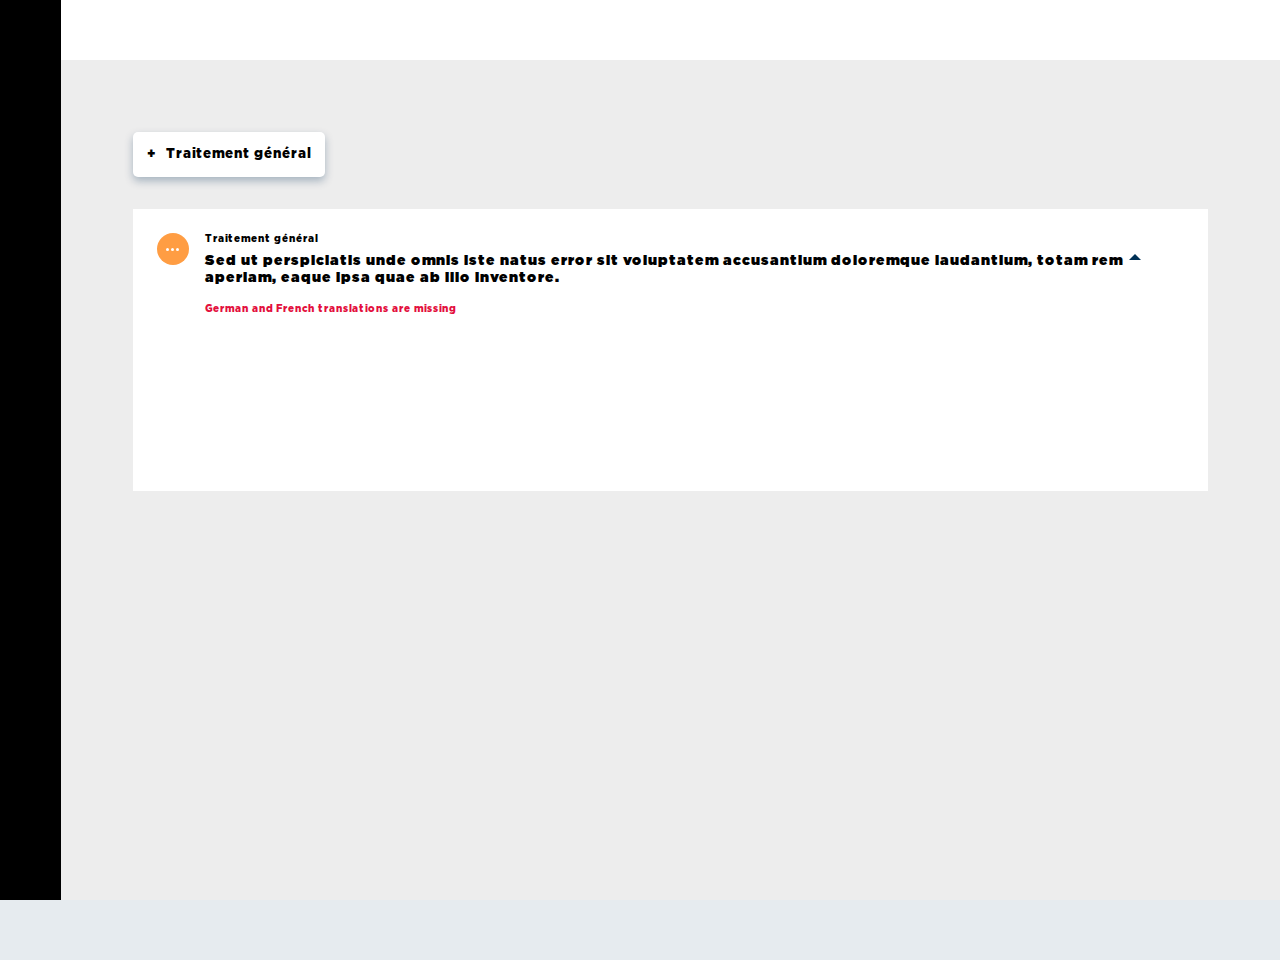
==== src/home.html @ 036fe2c1 "Ajouter une card" ====
<!DOCTYPE html>
<html lang="fr">
<head>
    <meta charset="UTF-8">
    <meta http-equiv="X-UA-Compatible" content="IE=edge">
    <meta name="viewport" content="width=device-width, initial-scale=1.0">
    <title>Accueil</title>
    <link rel="stylesheet" href="home.css">
    <link rel="stylesheet" href="fonts.css">
</head>
<body>
    <div class="menu"></div>
    
    <div class="content">
        <div class="navbar-top"></div>
        <div class="main">
            <div class="container">
                <div class="buttons-container">
                    <button class="button-general">
                        <span>+</span> Traitement général
                    </button>
                </div>

                <div class="cards-container">
                    <div class="card">
                        <div class="button-information">
                            <div class="rond"></div>
                            <div class="rond"></div>
                            <div class="rond"></div>
                        </div>
                        <div class="text-container">
                            <h1>Traitement général</h1>
                            <p>Sed ut perspiciatis unde omnis iste natus error sit voluptatem accusantium doloremque laudantium, totam rem aperiam, eaque ipsa quae ab illo inventore.</p>
                            <div class="avertissement-langue">
                                <h1>German and French translations are  missing</h1>
                            </div>
                        </div>
                        <div class="fleche-information-suplementaire">
                            <img src="./image/Catagory/General-treatment/Missing/Arrow/Vector.svg" alt="icone-fleche">
                        </div>
                    </div>
                </div>
            </div>
        </div>
    </div>
    
</body>
</html>
---- src/home.css ----
* {
    box-sizing: border-box;
    padding: 0;
    margin: 0;
}

:root {
    --main-bg-color: #E6EBEF;
    --main-bg-color2: #00A6C8;
    --main-bg-color3: #B3C1CD;
}

body {
    background-color: var(--main-bg-color);

    width: 100vw;
    height: 100vh;

    font-family: "Gotham", "Arial", sans-serif;

    display: flex;
}

.menu {
    width: 64px;
    height: 100%;
    background-color: black;
}

.content{
    width: 100%;
    height: 100%;
    background-color: #EDEDED;
    flex-direction: column;
}

.navbar-top {
    width: 100%;
    height: 60px;
    background-color: #ffffff;
}

.main{
    width: 100%;
    height: 100%;
    overflow: auto;
}

.container {
    padding: 72px;
}

.buttons-container {
    width: 100%;
    
    
    margin-bottom: 32px;
    
}

.button-general {
    display: flex;
    align-items: center;
    justify-content: space-evenly;
    
    background-color: #FFFFFF;
    border: white;
    box-shadow: 0px 4px 8px rgba(0, 48, 86, 0.3);
    border-radius: 5px;
    padding: 14px;

    font-family: "Gotham", "Arial", sans-serif;
    font-weight: 800;
    font-style: normal;
}

.button-general span {
    padding-right: 10px;
}

.cards-container {
    background-color: #f0f0ee;

    display: flex;
    flex-direction: column;
}

.card {
    width: 100%;
    height: 282px;
    padding: 24px;
    background-color: white;
    display: flex;
}

.button-information {
    width: 32px;
    height: 32px;

    background-color: #FF9D43;

    border-radius: 40px;

    display: flex;
    align-items: center;
    justify-content: center;

    margin-right: 16px;
}

.rond {
    width: 3px;
    height: 3px;
    background-color: white;
    border-radius: 40px;
    margin: 1px;
}

.text-container {
    flex-direction: column;
    width: 90%;
}

.card h1 {
    font-family: "Gotham", "Arial", sans-serif;
    font-weight: 800;
    font-style: normal;
    font-size: 10px;

    margin-bottom: 8px;
}

.card p {
    font-family: "Gotham", "Arial", sans-serif;
    font-weight: 400;
    font-style: normal;
    font-size: 14px;

    margin-bottom: 16px;
}

.avertissement-langue {
    color: #E30F3D;
    font-family: "Gotham", "Arial", sans-serif;
    font-weight: 800;
    font-style: normal;
    font-size: 14px;
}

.fleche-information-suplementaire {
    margin-top: 13px;
}
---- src/fonts.css ----
@font-face {
    font-family: "Gotham";
    font-weight: 800;
    font-style: normal;
    src: url("./fonts/gotham/Gotham-Black.woff2") format(woff2);
}

@font-face {
    font-family: "Gotham";
    font-weight: 800;
    font-style: italic;
    src: url("./fonts/gotham/Gotham-BlackItalic.woff2") format(woff2);
}

@font-face {
    font-family: "Gotham";
    font-weight: 600;
    font-style: normal;
    src: url("./fonts/gotham/Gotham-Bold.woff2") format(woff2);
}

@font-face {
    font-family: "Gotham";
    font-weight: 600;
    font-style: italic;
    src: url("./fonts/gotham/Gotham-BoldItalic.woff2") format(woff2);
}

@font-face {
    font-family: "Gotham";
    font-weight: 350;
    font-style: normal;
    src: url("./fonts/gotham/Gotham-Book.woff2") format(woff2);
}

@font-face {
    font-family: "Gotham";
    font-weight: 350;
    font-style: italic;
    src: url("./fonts/gotham/Gotham-BookItalic.woff2") format(woff2);
}

@font-face {
    font-family: "Gotham";
    font-weight: 250;
    font-style: normal;
    src: url("./fonts/gotham/Gotham-ExtraLight.woff2") format(woff2);
}

@font-face {
    font-family: "Gotham";
    font-weight: 250;
    font-style: italic;
    src: url("./fonts/gotham/Gotham-ExtraLightItalic.woff2") format(woff2);
}

@font-face {
    font-family: "Gotham";
    font-weight: 300;
    font-style: normal;
    src: url("./fonts/gotham/Gotham-Light.woff2") format(woff2);
}

@font-face {
    font-family: "Gotham";
    font-weight: 300;
    font-style: italic;
    src: url("./fonts/gotham/Gotham-LightItalic.woff2") format(woff2);
}

@font-face {
    font-family: "Gotham";
    font-weight: 400;
    font-style: normal;
    src: url("./fonts/gotham/Gotham-Medium.woff2") format(woff2);
}

@font-face {
    font-family: "Gotham";
    font-weight: 400;
    font-style: italic;
    src: url("./fonts/gotham/Gotham-MediumItalic.woff2") format(woff2);
}

@font-face {
    font-family: "Gotham";
    font-weight: 200;
    font-style: normal;
    src: url("./fonts/gotham/Gotham-Thin.woff2") format(woff2);
}

@font-face {
    font-family: "Gotham";
    font-weight: 200;
    font-style: italic;
    src: url("./fonts/gotham/Gotham-ThinItalic.woff2") format(woff2);
}

@font-face {
    font-family: "Gotham";
    font-weight: 400;
    font-style: normal;
    src: url("./fonts/gotham/Gotham-Ultra.woff2") format(woff2);
}

@font-face {
    font-family: "Gotham";
    font-weight: 400;
    font-style: italic;
    src: url("./fonts/gotham/Gotham-UltraItalic.woff2") format(woff2);
}
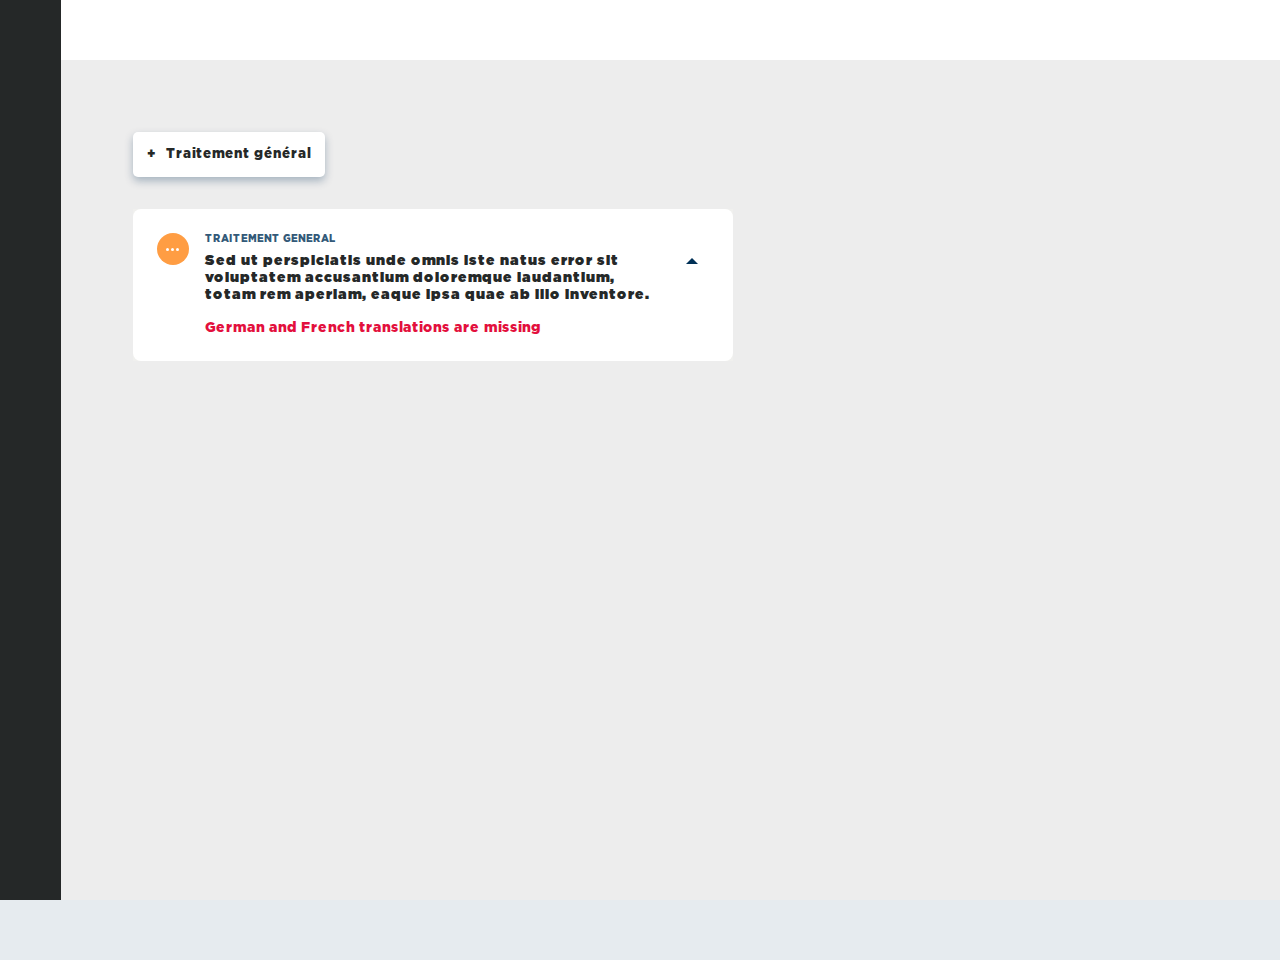
==== commit 14b2f165: "modification-de-la-page-home" ====
--- a/src/home.html
+++ b/src/home.html
@@ -23,21 +23,24 @@
 
                 <div class="cards-container">
                     <div class="card">
-                        <div class="button-information">
-                            <div class="rond"></div>
-                            <div class="rond"></div>
-                            <div class="rond"></div>
-                        </div>
-                        <div class="text-container">
-                            <h1>Traitement général</h1>
-                            <p>Sed ut perspiciatis unde omnis iste natus error sit voluptatem accusantium doloremque laudantium, totam rem aperiam, eaque ipsa quae ab illo inventore.</p>
-                            <div class="avertissement-langue">
-                                <h1>German and French translations are  missing</h1>
+                        <div class="card-header">
+                            <div class="button-information">
+                                <div class="rond"></div>
+                                <div class="rond"></div>
+                                <div class="rond"></div>
+                            </div>
+                            <div class="text-container">
+                                <p class="type1-text">TRAITEMENT GENERAL</p>
+                                <p class="type2-text">Sed ut perspiciatis unde omnis iste natus error sit voluptatem accusantium doloremque laudantium, totam rem aperiam, eaque ipsa quae ab illo inventore.</p>
+                                <div>
+                                    <p class="type3-text">German and French translations are  missing</p>
+                                </div>
+                            </div>
+                            <div class="fleche-information-suplementaire">
+                                <img src="./image/Catagory/General-treatment/Missing/Arrow/Vector.svg" alt="icone-fleche">
                             </div>
                         </div>
-                        <div class="fleche-information-suplementaire">
-                            <img src="./image/Catagory/General-treatment/Missing/Arrow/Vector.svg" alt="icone-fleche">
-                        </div>
+                        <div class="card-content"></div>
                     </div>
                 </div>
             </div>
--- a/src/home.css
+++ b/src/home.css
@@ -8,6 +8,10 @@
     --main-bg-color: #E6EBEF;
     --main-bg-color2: #00A6C8;
     --main-bg-color3: #B3C1CD;
+    --main-bg-color4: #335978;
+    --main-bg-color5: #E30F3D;
+    --main-bg-color6: #FF9D43;
+    --main-bg-color7: #252828;
 }
 
 body {
@@ -16,7 +20,7 @@
     width: 100vw;
     height: 100vh;
 
-    font-family: "Gotham", "Arial", sans-serif;
+    color: var(--main-bg-color7);
 
     display: flex;
 }
@@ -24,14 +28,14 @@
 .menu {
     width: 64px;
     height: 100%;
-    background-color: black;
+    background-color: var(--main-bg-color7);
 }
 
 .content{
     width: 100%;
     height: 100%;
     background-color: #EDEDED;
-    flex-direction: column;
+    
 }
 
 .navbar-top {
@@ -41,12 +45,14 @@
 }
 
 .main{
-    width: 100%;
+    width:calc(100% - 60px);
     height: 100%;
     overflow: auto;
 }
 
 .container {
+    width: 79%;
+
     padding: 72px;
 }
 
@@ -69,9 +75,15 @@
     border-radius: 5px;
     padding: 14px;
 
+    color: var(--main-bg-color7);
+
     font-family: "Gotham", "Arial", sans-serif;
     font-weight: 800;
     font-style: normal;
+}
+
+.button-general:hover{
+    border: 1px solid var(--main-bg-color7);
 }
 
 .button-general span {
@@ -79,6 +91,8 @@
 }
 
 .cards-container {
+    width: 600px;
+
     background-color: #f0f0ee;
 
     display: flex;
@@ -86,18 +100,20 @@
 }
 
 .card {
-    width: 100%;
-    height: 282px;
     padding: 24px;
     background-color: white;
     display: flex;
+
+    border-radius: 8px;
 }
-
+.card-header {
+    display: flex;
+}
 .button-information {
     width: 32px;
     height: 32px;
 
-    background-color: #FF9D43;
+    background-color: var(--main-bg-color6);
 
     border-radius: 40px;
 
@@ -106,6 +122,8 @@
     justify-content: center;
 
     margin-right: 16px;
+
+    flex-shrink: 0;
 }
 
 .rond {
@@ -118,10 +136,11 @@
 
 .text-container {
     flex-direction: column;
-    width: 90%;
+    
 }
 
-.card h1 {
+.type1-text{
+    color: var(--main-bg-color4);
     font-family: "Gotham", "Arial", sans-serif;
     font-weight: 800;
     font-style: normal;
@@ -130,7 +149,7 @@
     margin-bottom: 8px;
 }
 
-.card p {
+.type2-text{
     font-family: "Gotham", "Arial", sans-serif;
     font-weight: 400;
     font-style: normal;
@@ -139,8 +158,8 @@
     margin-bottom: 16px;
 }
 
-.avertissement-langue {
-    color: #E30F3D;
+.type3-text{
+    color: var(--main-bg-color5);
     font-family: "Gotham", "Arial", sans-serif;
     font-weight: 800;
     font-style: normal;
@@ -148,5 +167,7 @@
 }
 
 .fleche-information-suplementaire {
+    width:6px;
     margin-top: 13px;
+    margin: 17px;
 }
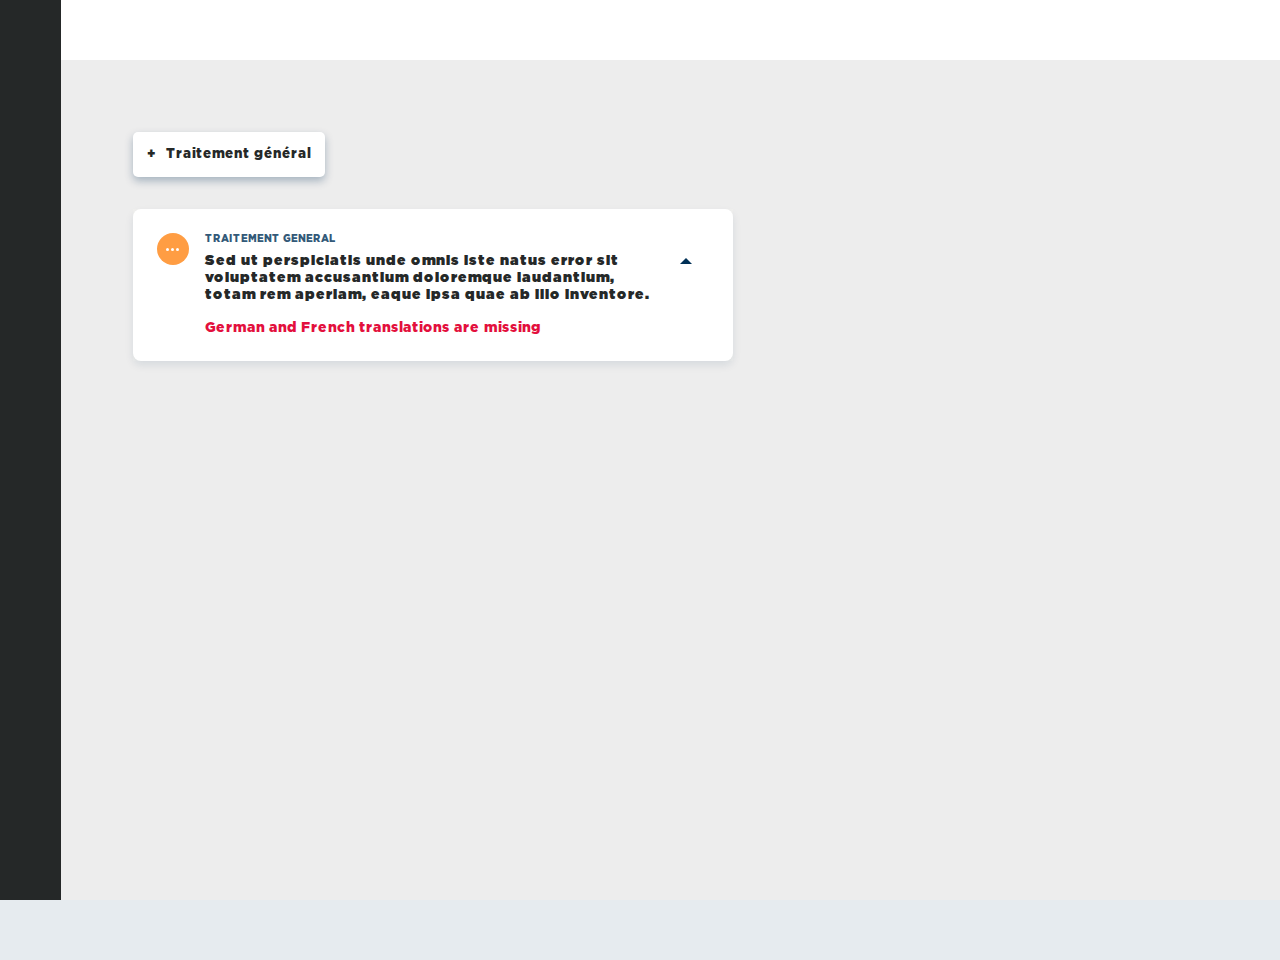
==== commit fb794db0: "corriger-des-details" ====
--- a/src/home.html
+++ b/src/home.html
@@ -30,11 +30,9 @@
                                 <div class="rond"></div>
                             </div>
                             <div class="text-container">
-                                <p class="type1-text">TRAITEMENT GENERAL</p>
-                                <p class="type2-text">Sed ut perspiciatis unde omnis iste natus error sit voluptatem accusantium doloremque laudantium, totam rem aperiam, eaque ipsa quae ab illo inventore.</p>
-                                <div>
-                                    <p class="type3-text">German and French translations are  missing</p>
-                                </div>
+                                <p class="category-card-title">TRAITEMENT GENERAL</p>
+                                <p class="category-card-translation">Sed ut perspiciatis unde omnis iste natus error sit voluptatem accusantium doloremque laudantium, totam rem aperiam, eaque ipsa quae ab illo inventore.</p>
+                                <p class="text-danger">German and French translations are  missing</p>
                             </div>
                             <div class="fleche-information-suplementaire">
                                 <img src="./image/Catagory/General-treatment/Missing/Arrow/Vector.svg" alt="icone-fleche">
@@ -46,6 +44,5 @@
             </div>
         </div>
     </div>
-    
 </body>
 </html>--- a/src/home.css
+++ b/src/home.css
@@ -6,12 +6,12 @@
 
 :root {
     --main-bg-color: #E6EBEF;
-    --main-bg-color2: #00A6C8;
-    --main-bg-color3: #B3C1CD;
-    --main-bg-color4: #335978;
-    --main-bg-color5: #E30F3D;
-    --main-bg-color6: #FF9D43;
-    --main-bg-color7: #252828;
+    --primary-color: #00A6C8;
+    --grey-lighter: #B3C1CD;
+    --grey-blue: #335978;
+    --red: #E30F3D;
+    --orange: #FF9D43;
+    --grey-darker: #252828;
 }
 
 body {
@@ -20,7 +20,9 @@
     width: 100vw;
     height: 100vh;
 
-    color: var(--main-bg-color7);
+    color: var(--grey-darker);
+
+    font-family: "Gotham", "Arial", sans-serif;
 
     display: flex;
 }
@@ -28,7 +30,7 @@
 .menu {
     width: 64px;
     height: 100%;
-    background-color: var(--main-bg-color7);
+    background-color: var(--grey-darker);
 }
 
 .content{
@@ -51,7 +53,7 @@
 }
 
 .container {
-    width: 79%;
+    width: 85%;
 
     padding: 72px;
 }
@@ -75,7 +77,7 @@
     border-radius: 5px;
     padding: 14px;
 
-    color: var(--main-bg-color7);
+    color: var(--grey-darker);
 
     font-family: "Gotham", "Arial", sans-serif;
     font-weight: 800;
@@ -83,7 +85,7 @@
 }
 
 .button-general:hover{
-    border: 1px solid var(--main-bg-color7);
+    box-shadow: 0px 4px 16px rgb(0 48 86 / 60%);
 }
 
 .button-general span {
@@ -105,7 +107,10 @@
     display: flex;
 
     border-radius: 8px;
+    box-shadow: rgb(0 48 86 / 10%) 0px 4px 8px;
 }
+    
+
 .card-header {
     display: flex;
 }
@@ -113,7 +118,7 @@
     width: 32px;
     height: 32px;
 
-    background-color: var(--main-bg-color6);
+    background-color: var(--orange);
 
     border-radius: 40px;
 
@@ -135,13 +140,12 @@
 }
 
 .text-container {
-    flex-direction: column;
+    width: 100%;
     
 }
 
-.type1-text{
-    color: var(--main-bg-color4);
-    font-family: "Gotham", "Arial", sans-serif;
+.category-card-title{
+    color: var(--grey-blue);
     font-weight: 800;
     font-style: normal;
     font-size: 10px;
@@ -149,8 +153,8 @@
     margin-bottom: 8px;
 }
 
-.type2-text{
-    font-family: "Gotham", "Arial", sans-serif;
+.category-card-translation{
+    
     font-weight: 400;
     font-style: normal;
     font-size: 14px;
@@ -158,16 +162,14 @@
     margin-bottom: 16px;
 }
 
-.type3-text{
-    color: var(--main-bg-color5);
-    font-family: "Gotham", "Arial", sans-serif;
+.text-danger{
+    color: var(--red);
     font-weight: 800;
     font-style: normal;
     font-size: 14px;
 }
 
 .fleche-information-suplementaire {
-    width:6px;
     margin-top: 13px;
     margin: 17px;
-}
+}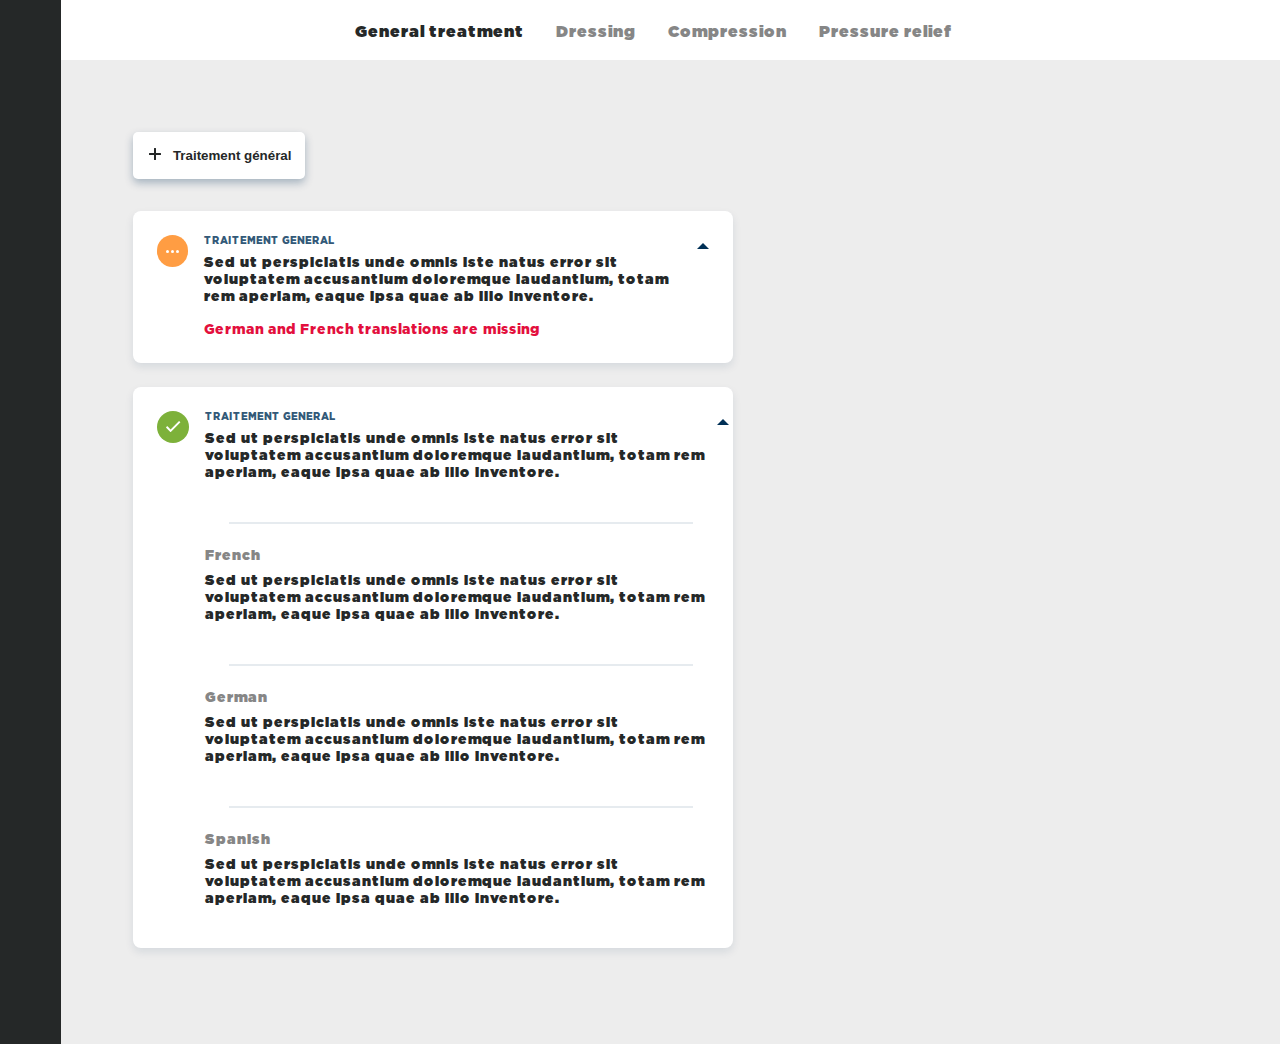
==== commit 845e23ed: "amelioration-modification-rajouter" ====
--- a/src/home.html
+++ b/src/home.html
@@ -12,22 +12,29 @@
     <div class="menu"></div>
     
     <div class="content">
-        <div class="navbar-top"></div>
+        <div class="navbar-top">
+            <div class="navbar-container">
+                <p class="text-style">General treatment</p>
+                <p>Dressing</p>
+                <p>Compression</p>
+                <p>Pressure relief</p>
+            </div>
+        </div>
         <div class="main">
             <div class="container">
                 <div class="buttons-container">
-                    <button class="button-general">
-                        <span>+</span> Traitement général
+                    <button class="button-left-icon">
+                        <span><img src="./image/plus-sign.svg" alt=""></span> Traitement général
                     </button>
                 </div>
 
                 <div class="cards-container">
                     <div class="card">
                         <div class="card-header">
-                            <div class="button-information">
-                                <div class="rond"></div>
-                                <div class="rond"></div>
-                                <div class="rond"></div>
+                            <div class="icon-en-traitement">
+                                <div class="circle"></div>
+                                <div class="circle"></div>
+                                <div class="circle"></div>
                             </div>
                             <div class="text-container">
                                 <p class="category-card-title">TRAITEMENT GENERAL</p>
@@ -35,10 +42,49 @@
                                 <p class="text-danger">German and French translations are  missing</p>
                             </div>
                             <div class="fleche-information-suplementaire">
-                                <img src="./image/Catagory/General-treatment/Missing/Arrow/Vector.svg" alt="icone-fleche">
+                                <img src="./image/Vector.svg" alt="icon-fleche">
                             </div>
                         </div>
                         <div class="card-content"></div>
+                    </div>
+                </div>
+
+                <div class="cards-container">
+                    <div class="card">
+                        <div class="card-header">
+                            <div class="icon-check">
+                                <img src="./image/check.svg" alt="iconcheck">
+                            </div>
+                            <div class="text-container">
+                                <p class="category-card-title">TRAITEMENT GENERAL</p>
+                                <p class="category-card-translation">Sed ut perspiciatis unde omnis iste natus error sit voluptatem accusantium doloremque laudantium, totam rem aperiam, eaque ipsa quae ab illo inventore.</p>
+
+                                <div class="card-content">
+                                    <div class="barre-de-separation"></div>
+                                </div>
+                            
+                                <p class="category-card-title-langue">French</p>
+                                <p class="category-card-translation">Sed ut perspiciatis unde omnis iste natus error sit voluptatem accusantium doloremque laudantium, totam rem aperiam, eaque ipsa quae ab illo inventore.</p>
+
+                                <div class="card-content">
+                                    <div class="barre-de-separation"></div>
+                                </div>
+                            
+                                <p class="category-card-title-langue">German</p>
+                                <p class="category-card-translation">Sed ut perspiciatis unde omnis iste natus error sit voluptatem accusantium doloremque laudantium, totam rem aperiam, eaque ipsa quae ab illo inventore.</p>
+
+                                <div class="card-content">
+                                    <div class="barre-de-separation"></div>
+                                </div>
+                            
+                                <p class="category-card-title-langue">Spanish</p>
+                                <p class="category-card-translation">Sed ut perspiciatis unde omnis iste natus error sit voluptatem accusantium doloremque laudantium, totam rem aperiam, eaque ipsa quae ab illo inventore.</p>
+                            </div>
+                            <div class="fleche-information-suplementaire">
+                                <img src="./image/Vector.svg" alt="icone-fleche">
+                            </div>
+                        </div>
+                        
                     </div>
                 </div>
             </div>
--- a/src/home.css
+++ b/src/home.css
@@ -11,100 +11,128 @@
     --grey-blue: #335978;
     --red: #E30F3D;
     --orange: #FF9D43;
+    --green: #7DB13A;
     --grey-darker: #252828;
+    --grey-white: #EDEDED;
+    --white: #FFFFFF;
+    --grey:#868686;
 }
 
 body {
     background-color: var(--main-bg-color);
 
     width: 100vw;
-    height: 100vh;
 
     color: var(--grey-darker);
 
     font-family: "Gotham", "Arial", sans-serif;
+    font-weight: 800;
+    font-style: normal;
 
     display: flex;
 }
 
 .menu {
     width: 64px;
+
+    background-color: var(--grey-darker);
+}
+
+.content {
+    width: 100%;
     height: 100%;
-    background-color: var(--grey-darker);
-}
-
-.content{
-    width: 100%;
-    height: 100%;
-    background-color: #EDEDED;
-    
+
+    background-color: var(--grey-white);
 }
 
 .navbar-top {
     width: 100%;
     height: 60px;
-    background-color: #ffffff;
-}
-
-.main{
+
+    background-color: var(--white);
+}
+
+.navbar-container {
+    width: 100%;
+    display: flex;
+    /* align-items: center; ceci ne marche pas du coup j'ai mit un padding */
+    padding-top: 23px;
+    justify-content: center;
+
+    font-style: normal;
+    font-weight: 400;
+
+    color:var(--grey);
+}
+
+.navbar-container p{
+    padding-right: 32px;
+}
+.text-style {
+    font-weight: 500;
+    font-style: normal;
+    
+    color :var(--grey-darker); 
+}
+
+.main {
     width:calc(100% - 60px);
     height: 100%;
+
     overflow: auto;
 }
 
 .container {
-    width: 85%;
+    width: 100%;
 
     padding: 72px;
 }
 
 .buttons-container {
     width: 100%;
-    
-    
+
     margin-bottom: 32px;
-    
-}
-
-.button-general {
+}
+
+.button-left-icon {
     display: flex;
     align-items: center;
     justify-content: space-evenly;
     
-    background-color: #FFFFFF;
-    border: white;
+    background-color: var(--white);
+    border: var(--white);
     box-shadow: 0px 4px 8px rgba(0, 48, 86, 0.3);
     border-radius: 5px;
     padding: 14px;
 
     color: var(--grey-darker);
 
-    font-family: "Gotham", "Arial", sans-serif;
-    font-weight: 800;
-    font-style: normal;
-}
-
-.button-general:hover{
+    
+    font-weight: 800;
+    font-style: normal;
+}
+
+.button-left-icon:hover{
     box-shadow: 0px 4px 16px rgb(0 48 86 / 60%);
 }
 
-.button-general span {
+.button-left-icon span {
     padding-right: 10px;
 }
 
 .cards-container {
     width: 600px;
 
-    background-color: #f0f0ee;
+    background-color: var(--grey-white);
 
     display: flex;
     flex-direction: column;
 }
 
 .card {
+    margin-bottom: 24px;
     padding: 24px;
-    background-color: white;
-    display: flex;
+    background-color: var(--white);
 
     border-radius: 8px;
     box-shadow: rgb(0 48 86 / 10%) 0px 4px 8px;
@@ -114,7 +142,8 @@
 .card-header {
     display: flex;
 }
-.button-information {
+
+.icon-en-traitement {
     width: 32px;
     height: 32px;
 
@@ -128,27 +157,53 @@
 
     margin-right: 16px;
 
-    flex-shrink: 0;
-}
-
-.rond {
+    padding: 8px;
+}
+
+.icon-check {
+    width: 32px;
+    height: 32px;
+
+    background-color: var(--green);
+
+    border-radius: 40px;
+
+    display: flex;
+    align-items: center;
+    justify-content: center;
+
+    margin-right: 16px;
+
+    padding: 8px;
+}
+
+.circle {
     width: 3px;
     height: 3px;
-    background-color: white;
+    background-color: var(--white);
     border-radius: 40px;
     margin: 1px;
 }
 
 .text-container {
     width: 100%;
-    
 }
 
 .category-card-title{
     color: var(--grey-blue);
+
     font-weight: 800;
     font-style: normal;
     font-size: 10px;
+
+    margin-bottom: 8px;
+}
+.category-card-title-langue{
+    color: var(--grey);
+
+    font-weight: 400;
+    font-style: normal;
+    font-size: 14px;
 
     margin-bottom: 8px;
 }
@@ -164,12 +219,28 @@
 
 .text-danger{
     color: var(--red);
+
     font-weight: 800;
     font-style: normal;
     font-size: 14px;
 }
 
-.fleche-information-suplementaire {
+/*.fleche-information-suplementaire {
     margin-top: 13px;
     margin: 17px;
+}*/
+
+.card-content {
+    width: 100%;
+
+    display: flex;
+    justify-content: center;
+}
+
+.barre-de-separation{
+    width: 464px;
+
+    border: 1px solid var(--main-bg-color);
+
+    margin: 24px;
 }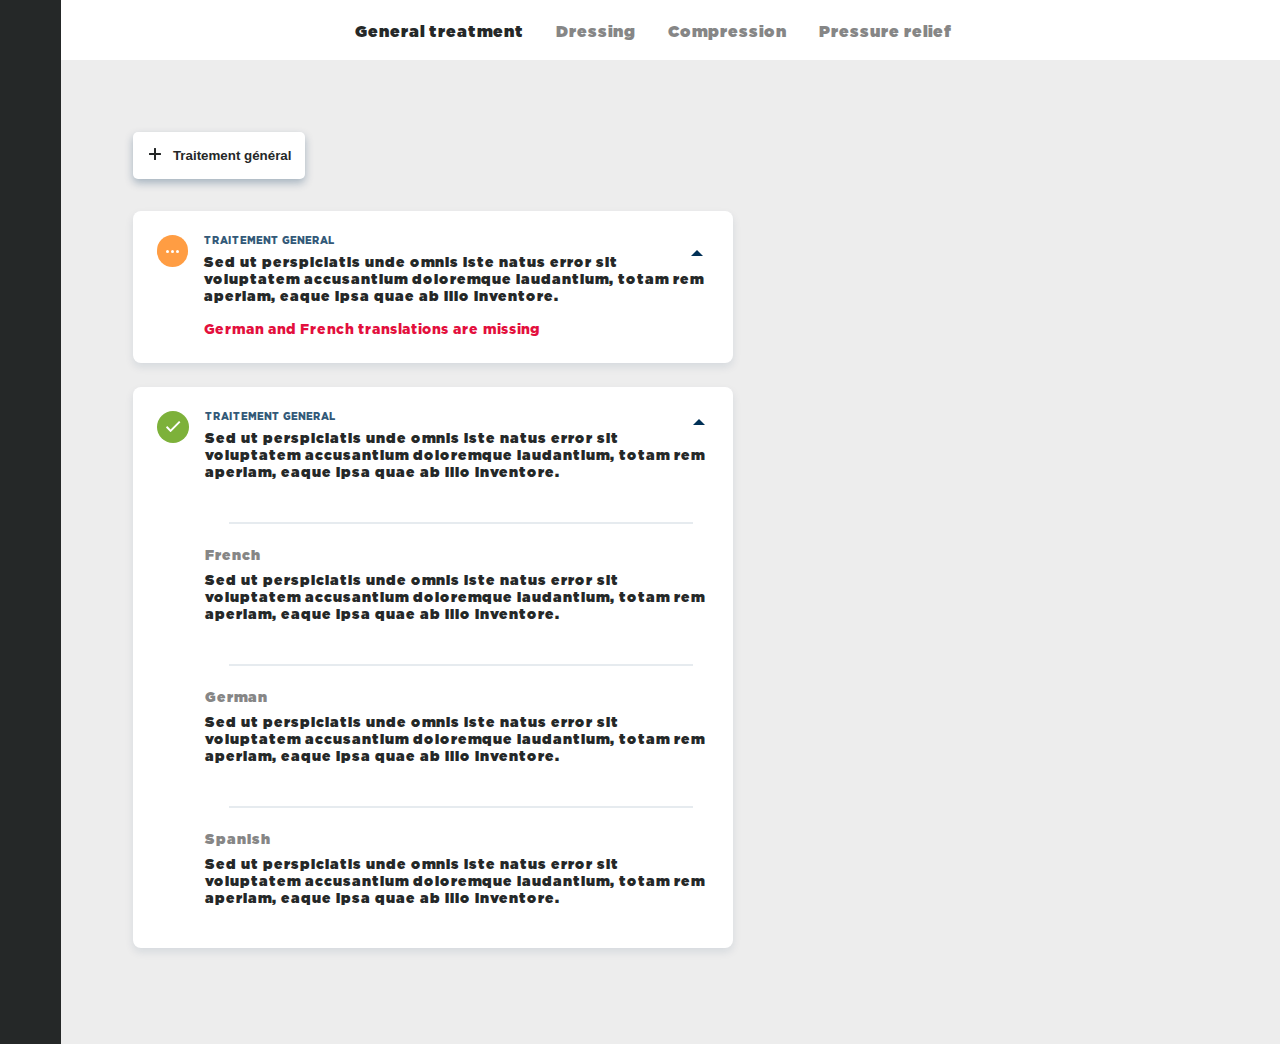
==== commit e33b85ca: "derniere-modification-avant-correction" ====
--- a/src/home.html
+++ b/src/home.html
@@ -41,7 +41,7 @@
                                 <p class="category-card-translation">Sed ut perspiciatis unde omnis iste natus error sit voluptatem accusantium doloremque laudantium, totam rem aperiam, eaque ipsa quae ab illo inventore.</p>
                                 <p class="text-danger">German and French translations are  missing</p>
                             </div>
-                            <div class="fleche-information-suplementaire">
+                            <div class="fleche-information-suplementaire-1">
                                 <img src="./image/Vector.svg" alt="icon-fleche">
                             </div>
                         </div>
@@ -80,7 +80,7 @@
                                 <p class="category-card-title-langue">Spanish</p>
                                 <p class="category-card-translation">Sed ut perspiciatis unde omnis iste natus error sit voluptatem accusantium doloremque laudantium, totam rem aperiam, eaque ipsa quae ab illo inventore.</p>
                             </div>
-                            <div class="fleche-information-suplementaire">
+                            <div class="fleche-information-suplementaire-2">
                                 <img src="./image/Vector.svg" alt="icone-fleche">
                             </div>
                         </div>
--- a/src/home.css
+++ b/src/home.css
@@ -71,7 +71,7 @@
 .text-style {
     font-weight: 500;
     font-style: normal;
-    
+
     color :var(--grey-darker); 
 }
 
@@ -243,4 +243,14 @@
     border: 1px solid var(--main-bg-color);
 
     margin: 24px;
-}+}
+
+.fleche-information-suplementaire-1 img{
+    margin-left: -18px;
+    margin-top: 15px;
+}
+
+.fleche-information-suplementaire-2 img{
+    margin-left: -24px;
+    margin-top: 5px;
+}
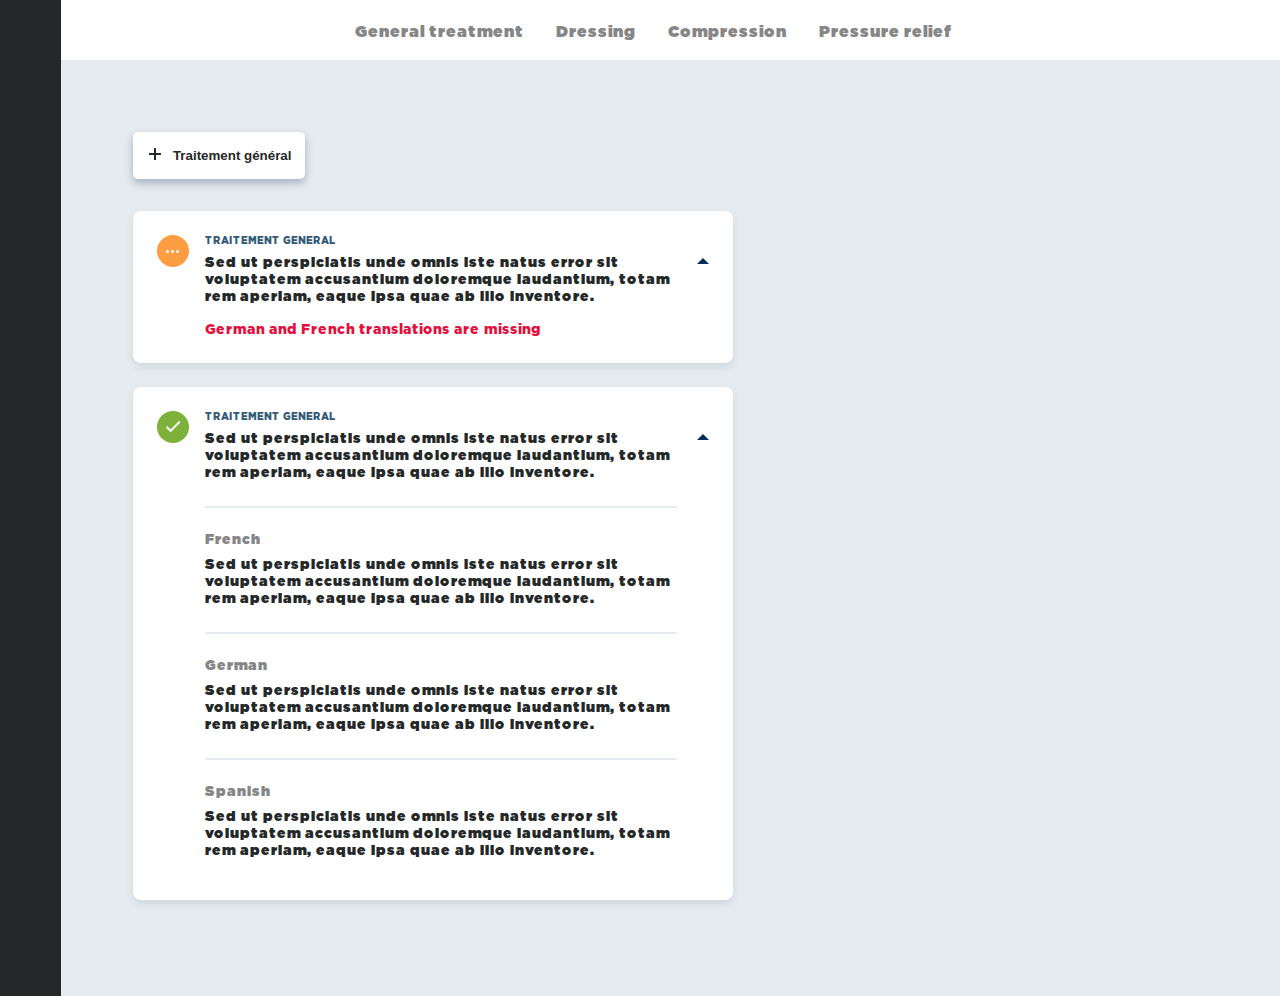
==== commit df52afb3: "Sauvegarde avant continuation" ====
--- a/src/home.html
+++ b/src/home.html
@@ -14,10 +14,10 @@
     <div class="content">
         <div class="navbar-top">
             <div class="navbar-container">
-                <p class="text-style">General treatment</p>
-                <p>Dressing</p>
-                <p>Compression</p>
-                <p>Pressure relief</p>
+                <div><p class="style-text">General treatment</p></div>
+                <div><p>Dressing</p></div>
+                <div><p>Compression</p></div>
+                <div><p>Pressure relief</p></div>
             </div>
         </div>
         <div class="main">
@@ -31,7 +31,7 @@
                 <div class="cards-container">
                     <div class="card">
                         <div class="card-header">
-                            <div class="icon-en-traitement">
+                            <div class="icon-medium bg-orange">
                                 <div class="circle"></div>
                                 <div class="circle"></div>
                                 <div class="circle"></div>
@@ -41,52 +41,49 @@
                                 <p class="category-card-translation">Sed ut perspiciatis unde omnis iste natus error sit voluptatem accusantium doloremque laudantium, totam rem aperiam, eaque ipsa quae ab illo inventore.</p>
                                 <p class="text-danger">German and French translations are  missing</p>
                             </div>
-                            <div class="fleche-information-suplementaire-1">
-                                <img src="./image/Vector.svg" alt="icon-fleche">
+                            <div class="fleche-information-suplementaire">
+                                <img src="./image/arrow-down.svg" alt="icon signe fleche info suplementaire">
                             </div>
                         </div>
-                        <div class="card-content"></div>
+                        <div class="card-content">
+                        </div>
                     </div>
-                </div>
 
-                <div class="cards-container">
                     <div class="card">
                         <div class="card-header">
-                            <div class="icon-check">
-                                <img src="./image/check.svg" alt="iconcheck">
+                            <div class="icon-medium bg-green">
+                                <img src="./image/check.svg" alt="icon signe accomplie">
                             </div>
                             <div class="text-container">
                                 <p class="category-card-title">TRAITEMENT GENERAL</p>
-                                <p class="category-card-translation">Sed ut perspiciatis unde omnis iste natus error sit voluptatem accusantium doloremque laudantium, totam rem aperiam, eaque ipsa quae ab illo inventore.</p>
-
-                                <div class="card-content">
-                                    <div class="barre-de-separation"></div>
-                                </div>
-                            
-                                <p class="category-card-title-langue">French</p>
-                                <p class="category-card-translation">Sed ut perspiciatis unde omnis iste natus error sit voluptatem accusantium doloremque laudantium, totam rem aperiam, eaque ipsa quae ab illo inventore.</p>
-
-                                <div class="card-content">
-                                    <div class="barre-de-separation"></div>
-                                </div>
-                            
-                                <p class="category-card-title-langue">German</p>
-                                <p class="category-card-translation">Sed ut perspiciatis unde omnis iste natus error sit voluptatem accusantium doloremque laudantium, totam rem aperiam, eaque ipsa quae ab illo inventore.</p>
-
-                                <div class="card-content">
-                                    <div class="barre-de-separation"></div>
-                                </div>
-                            
-                                <p class="category-card-title-langue">Spanish</p>
-                                <p class="category-card-translation">Sed ut perspiciatis unde omnis iste natus error sit voluptatem accusantium doloremque laudantium, totam rem aperiam, eaque ipsa quae ab illo inventore.</p>
+                                <p class="category-card-translation remove-margin-bottom">Sed ut perspiciatis unde omnis iste natus error sit voluptatem accusantium doloremque laudantium, totam rem aperiam, eaque ipsa quae ab illo inventore.</p>
                             </div>
-                            <div class="fleche-information-suplementaire-2">
-                                <img src="./image/Vector.svg" alt="icone-fleche">
+                            <div class="fleche-information-suplementaire">
+                                <img src="./image/arrow-down.svg" alt="icon signe fleche info suplementaire">
                             </div>
                         </div>
+                        <div class="card-content">
+                            
+                            <div class="barre-de-separation"></div>
+                            
+                            <p class="category-card-language">French</p>
+                            <p class="category-card-translation">Sed ut perspiciatis unde omnis iste natus error sit voluptatem accusantium doloremque laudantium, totam rem aperiam, eaque ipsa quae ab illo inventore.</p>
+                            
+                            <div class="barre-de-separation"></div>
                         
+                            <p class="category-card-language">German</p>
+                            <p class="category-card-translation">Sed ut perspiciatis unde omnis iste natus error sit voluptatem accusantium doloremque laudantium, totam rem aperiam, eaque ipsa quae ab illo inventore.</p>
+
+                            <div class="barre-de-separation"></div>
+                        
+                            <p class="category-card-language">Spanish</p>
+                            <p class="category-card-translation">Sed ut perspiciatis unde omnis iste natus error sit voluptatem accusantium doloremque laudantium, totam rem aperiam, eaque ipsa quae ab illo inventore.</p>
+                        </div>
                     </div>
+
+
                 </div>
+                
             </div>
         </div>
     </div>
--- a/src/home.css
+++ b/src/home.css
@@ -13,7 +13,7 @@
     --orange: #FF9D43;
     --green: #7DB13A;
     --grey-darker: #252828;
-    --grey-white: #EDEDED;
+    --white-grey: #EDEDED;
     --white: #FFFFFF;
     --grey:#868686;
 }
@@ -26,8 +26,6 @@
     color: var(--grey-darker);
 
     font-family: "Gotham", "Arial", sans-serif;
-    font-weight: 800;
-    font-style: normal;
 
     display: flex;
 }
@@ -62,21 +60,27 @@
     font-style: normal;
     font-weight: 400;
 
-    color:var(--grey);
+    color: var(--grey);
 }
 
 .navbar-container p{
     padding-right: 32px;
-}
+    /* j'ai mit un p c'etait pour faire l'espace
+    entre les mots de la navbar,
+    parce que avec justify-content il prend des mesures 
+    par défaut et du coup sa ne donne pas le rendu*/
+}
+
 .text-style {
     font-weight: 500;
     font-style: normal;
 
-    color :var(--grey-darker); 
+    color: var(--grey-darker); 
+    
 }
 
 .main {
-    width:calc(100% - 60px);
+    width: calc(100% - 60px);
     height: 100%;
 
     overflow: auto;
@@ -100,16 +104,15 @@
     justify-content: space-evenly;
     
     background-color: var(--white);
-    border: var(--white);
+    border: none;
+
     box-shadow: 0px 4px 8px rgba(0, 48, 86, 0.3);
     border-radius: 5px;
     padding: 14px;
 
     color: var(--grey-darker);
-
     
     font-weight: 800;
-    font-style: normal;
 }
 
 .button-left-icon:hover{
@@ -137,17 +140,16 @@
     border-radius: 8px;
     box-shadow: rgb(0 48 86 / 10%) 0px 4px 8px;
 }
-    
 
 .card-header {
-    display: flex;
-}
-
-.icon-en-traitement {
+    display: flex; /* ceci n'est pas inutile, je pense plus tot que le probleme vers d'autre part, peut-etre une div parent*/
+}
+
+.icon-medium {
     width: 32px;
     height: 32px;
 
-    background-color: var(--orange);
+    background-color: black;
 
     border-radius: 40px;
 
@@ -157,25 +159,21 @@
 
     margin-right: 16px;
 
-    padding: 8px;
-}
-
-.icon-check {
-    width: 32px;
-    height: 32px;
-
-    background-color: var(--green);
-
-    border-radius: 40px;
-
-    display: flex;
-    align-items: center;
-    justify-content: center;
-
-    margin-right: 16px;
-
-    padding: 8px;
-}
+    flex-shrink: 0;
+}
+
+.bg-orange {
+    background-color: var(--orange) !important;
+}
+
+.bg-green {
+    background-color: var(--green) !important;
+}
+
+.remove-margin-bottom {
+    margin-bottom: 0 !important;
+}
+
 
 .circle {
     width: 3px;
@@ -193,16 +191,14 @@
     color: var(--grey-blue);
 
     font-weight: 800;
-    font-style: normal;
     font-size: 10px;
 
     margin-bottom: 8px;
 }
-.category-card-title-langue{
+.category-card-language{
     color: var(--grey);
 
     font-weight: 400;
-    font-style: normal;
     font-size: 14px;
 
     margin-bottom: 8px;
@@ -211,7 +207,6 @@
 .category-card-translation{
     
     font-weight: 400;
-    font-style: normal;
     font-size: 14px;
 
     margin-bottom: 16px;
@@ -221,36 +216,27 @@
     color: var(--red);
 
     font-weight: 800;
-    font-style: normal;
     font-size: 14px;
 }
 
-/*.fleche-information-suplementaire {
-    margin-top: 13px;
-    margin: 17px;
-}*/
-
 .card-content {
     width: 100%;
-
-    display: flex;
-    justify-content: center;
+    padding-left: 48px;
+    padding-right: 32px;
 }
 
 .barre-de-separation{
-    width: 464px;
+    width: 100%;
 
     border: 1px solid var(--main-bg-color);
 
-    margin: 24px;
-}
-
-.fleche-information-suplementaire-1 img{
-    margin-left: -18px;
+    margin-top: 24px;
+    margin-bottom: 24px;
+}
+
+.fleche-information-suplementaire {
+    margin-left: 24px;
     margin-top: 15px;
 }
 
-.fleche-information-suplementaire-2 img{
-    margin-left: -24px;
-    margin-top: 5px;
-}
+
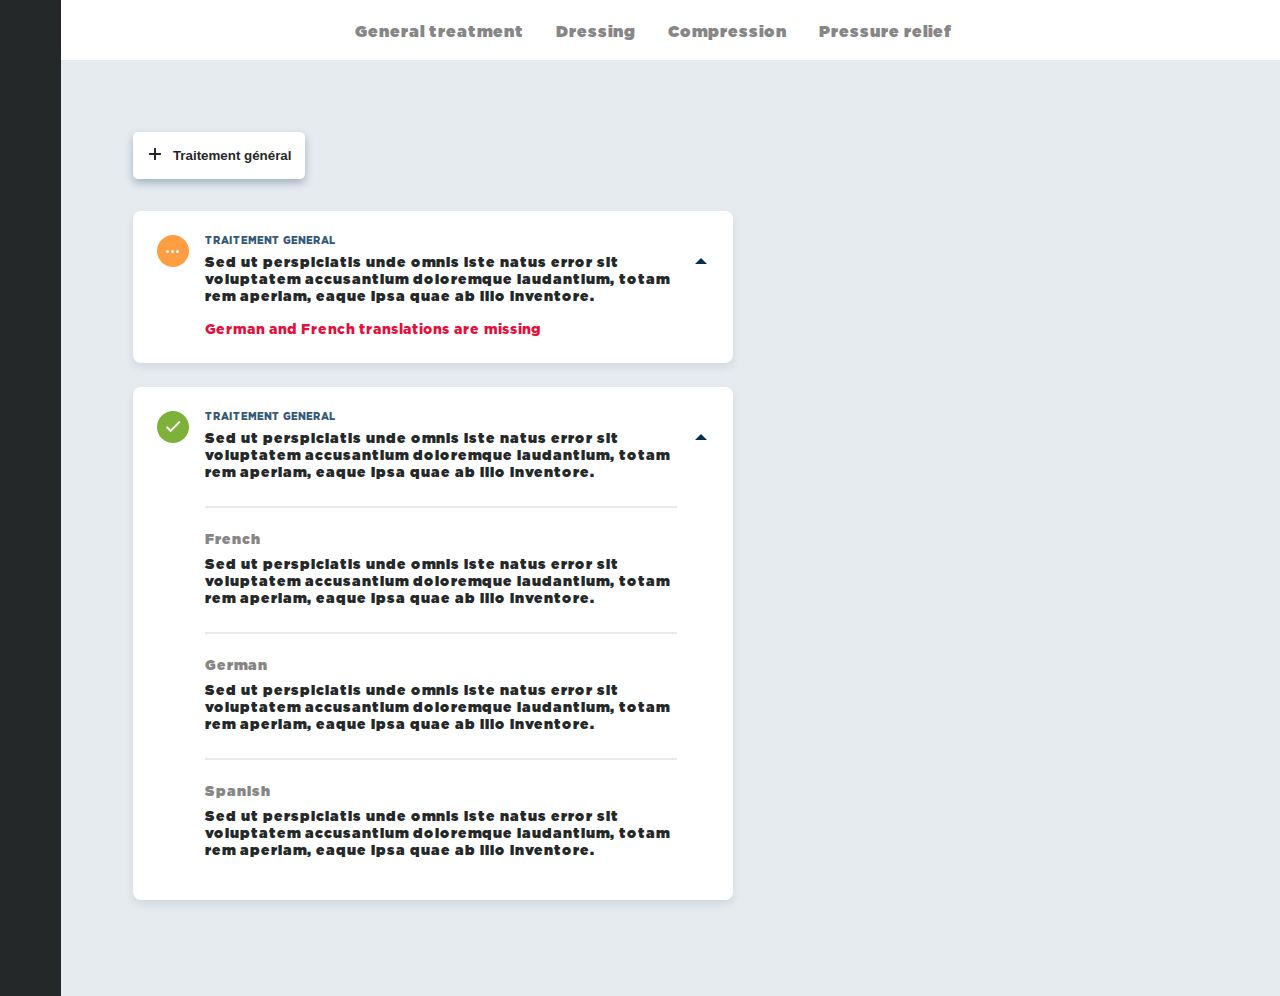
==== commit 0d48821a: "La fin du projet" ====
--- a/src/home.html
+++ b/src/home.html
@@ -9,9 +9,10 @@
     <link rel="stylesheet" href="fonts.css">
 </head>
 <body>
+    
     <div class="menu"></div>
-    
     <div class="content">
+        
         <div class="navbar-top">
             <div class="navbar-container">
                 <div><p class="style-text">General treatment</p></div>
@@ -45,9 +46,8 @@
                                 <img src="./image/arrow-down.svg" alt="icon signe fleche info suplementaire">
                             </div>
                         </div>
-                        <div class="card-content">
-                        </div>
                     </div>
+                    
 
                     <div class="card">
                         <div class="card-header">
@@ -58,11 +58,11 @@
                                 <p class="category-card-title">TRAITEMENT GENERAL</p>
                                 <p class="category-card-translation remove-margin-bottom">Sed ut perspiciatis unde omnis iste natus error sit voluptatem accusantium doloremque laudantium, totam rem aperiam, eaque ipsa quae ab illo inventore.</p>
                             </div>
-                            <div class="fleche-information-suplementaire">
+                            <div class="fleche-information-suplementaire" id="card-1-fleche">
                                 <img src="./image/arrow-down.svg" alt="icon signe fleche info suplementaire">
                             </div>
                         </div>
-                        <div class="card-content">
+                        <div class="card-content" id="card-1-content">
                             
                             <div class="barre-de-separation"></div>
                             
@@ -80,12 +80,10 @@
                             <p class="category-card-translation">Sed ut perspiciatis unde omnis iste natus error sit voluptatem accusantium doloremque laudantium, totam rem aperiam, eaque ipsa quae ab illo inventore.</p>
                         </div>
                     </div>
-
-
                 </div>
-                
             </div>
         </div>
     </div>
+    <script src="home.js"></script>
 </body>
 </html>--- a/src/home.css
+++ b/src/home.css
@@ -1,242 +1,242 @@
 * {
-    box-sizing: border-box;
-    padding: 0;
-    margin: 0;
+  box-sizing: border-box;
+  padding: 0;
+  margin: 0;
 }
 
 :root {
-    --main-bg-color: #E6EBEF;
-    --primary-color: #00A6C8;
-    --grey-lighter: #B3C1CD;
-    --grey-blue: #335978;
-    --red: #E30F3D;
-    --orange: #FF9D43;
-    --green: #7DB13A;
-    --grey-darker: #252828;
-    --white-grey: #EDEDED;
-    --white: #FFFFFF;
-    --grey:#868686;
+  --main-bg-color: #e6ebef;
+  --primary-color: #00a6c8;
+
+  --red: #e30f3d;
+  --orange: #ff9d43;
+  --green: #7db13a;
+  --white: #ffffff;
+  --grey: #868686;
+
+  --white-grey: #ededed;
+
+  --grey-lighter: #b3c1cd;
+  --grey-blue: #335978;
+  --grey-darker: #252828;
 }
 
 body {
-    background-color: var(--main-bg-color);
-
-    width: 100vw;
-
-    color: var(--grey-darker);
-
-    font-family: "Gotham", "Arial", sans-serif;
-
-    display: flex;
+  width: 100vw;
+
+  display: flex;
+
+  background-color: var(--main-bg-color);
+  color: var(--grey-darker);
+
+  font-family: "Gotham", "Arial", sans-serif;
 }
 
 .menu {
-    width: 64px;
-
-    background-color: var(--grey-darker);
+  width: 64px;
+
+  background-color: var(--grey-darker);
 }
 
 .content {
-    width: 100%;
-    height: 100%;
-
-    background-color: var(--grey-white);
+  width: 100%;
+  height: 100%;
+
+  background-color: var(--grey-white);
 }
 
 .navbar-top {
-    width: 100%;
-    height: 60px;
-
-    background-color: var(--white);
+  width: 100%;
+  height: 60px;
+
+  background-color: var(--white);
 }
 
 .navbar-container {
-    width: 100%;
-    display: flex;
-    /* align-items: center; ceci ne marche pas du coup j'ai mit un padding */
-    padding-top: 23px;
-    justify-content: center;
-
-    font-style: normal;
-    font-weight: 400;
-
-    color: var(--grey);
-}
-
-.navbar-container p{
-    padding-right: 32px;
-    /* j'ai mit un p c'etait pour faire l'espace
-    entre les mots de la navbar,
-    parce que avec justify-content il prend des mesures 
-    par défaut et du coup sa ne donne pas le rendu*/
+  width: 100%;
+
+  display: flex;
+  justify-content: center;
+
+  color: var(--grey);
+
+  font-style: normal;
+  font-weight: 400;
+
+  padding-top: 23px;
+}
+
+.navbar-container p {
+  padding-right: 32px;
 }
 
 .text-style {
-    font-weight: 500;
-    font-style: normal;
-
-    color: var(--grey-darker); 
-    
+  color: var(--grey-darker);
+
+  font-weight: 500;
+  font-style: normal;
 }
 
 .main {
-    width: calc(100% - 60px);
-    height: 100%;
-
-    overflow: auto;
+  width: calc(100% - 60px);
+  height: 100%;
+
+  overflow: auto;
 }
 
 .container {
-    width: 100%;
-
-    padding: 72px;
+  width: 100%;
+
+  padding: 72px;
 }
 
 .buttons-container {
-    width: 100%;
-
-    margin-bottom: 32px;
+  width: 100%;
+
+  margin-bottom: 32px;
 }
 
 .button-left-icon {
-    display: flex;
-    align-items: center;
-    justify-content: space-evenly;
-    
-    background-color: var(--white);
-    border: none;
-
-    box-shadow: 0px 4px 8px rgba(0, 48, 86, 0.3);
-    border-radius: 5px;
-    padding: 14px;
-
-    color: var(--grey-darker);
-    
-    font-weight: 800;
-}
-
-.button-left-icon:hover{
-    box-shadow: 0px 4px 16px rgb(0 48 86 / 60%);
+  display: flex;
+  align-items: center;
+  justify-content: space-evenly;
+
+  padding: 14px;
+
+  background-color: var(--white);
+  border: none;
+
+  box-shadow: 0px 4px 8px rgba(0, 48, 86, 0.3);
+  border-radius: 5px;
+
+  color: var(--grey-darker);
+
+  font-weight: 800;
+}
+
+.button-left-icon:hover {
+  box-shadow: 0px 4px 16px rgb(0 48 86 / 60%);
 }
 
 .button-left-icon span {
-    padding-right: 10px;
+  padding-right: 10px;
 }
 
 .cards-container {
-    width: 600px;
-
-    background-color: var(--grey-white);
-
-    display: flex;
-    flex-direction: column;
+  width: 600px;
+
+  background-color: var(--grey-white);
+
+  display: flex;
+  flex-direction: column;
 }
 
 .card {
-    margin-bottom: 24px;
-    padding: 24px;
-    background-color: var(--white);
-
-    border-radius: 8px;
-    box-shadow: rgb(0 48 86 / 10%) 0px 4px 8px;
+  margin-bottom: 24px;
+  padding: 24px;
+  background-color: var(--white);
+
+  border-radius: 8px;
+  box-shadow: rgb(0 48 86 / 10%) 0px 4px 8px;
 }
 
 .card-header {
-    display: flex; /* ceci n'est pas inutile, je pense plus tot que le probleme vers d'autre part, peut-etre une div parent*/
+  display: flex;
 }
 
 .icon-medium {
-    width: 32px;
-    height: 32px;
-
-    background-color: black;
-
-    border-radius: 40px;
-
-    display: flex;
-    align-items: center;
-    justify-content: center;
-
-    margin-right: 16px;
-
-    flex-shrink: 0;
+  width: 32px;
+  height: 32px;
+
+  display: flex;
+  align-items: center;
+  justify-content: center;
+
+  background-color: black;
+
+  border-radius: 40px;
+
+  margin-right: 16px;
+
+  flex-shrink: 0;
 }
 
 .bg-orange {
-    background-color: var(--orange) !important;
+  background-color: var(--orange) !important;
 }
 
 .bg-green {
-    background-color: var(--green) !important;
+  background-color: var(--green) !important;
 }
 
 .remove-margin-bottom {
-    margin-bottom: 0 !important;
-}
-
+  margin-bottom: 0 !important;
+}
 
 .circle {
-    width: 3px;
-    height: 3px;
-    background-color: var(--white);
-    border-radius: 40px;
-    margin: 1px;
+  width: 3px;
+  height: 3px;
+
+  background-color: var(--white);
+  border-radius: 40px;
+
+  margin: 1px;
 }
 
 .text-container {
-    width: 100%;
-}
-
-.category-card-title{
-    color: var(--grey-blue);
-
-    font-weight: 800;
-    font-size: 10px;
-
-    margin-bottom: 8px;
-}
-.category-card-language{
-    color: var(--grey);
-
-    font-weight: 400;
-    font-size: 14px;
-
-    margin-bottom: 8px;
-}
-
-.category-card-translation{
-    
-    font-weight: 400;
-    font-size: 14px;
-
-    margin-bottom: 16px;
-}
-
-.text-danger{
-    color: var(--red);
-
-    font-weight: 800;
-    font-size: 14px;
+  width: 100%;
+}
+
+.category-card-title {
+  color: var(--grey-blue);
+
+  font-weight: 800;
+  font-size: 10px;
+
+  margin-bottom: 8px;
+}
+.category-card-language {
+  color: var(--grey);
+
+  font-weight: 400;
+  font-size: 14px;
+
+  margin-bottom: 8px;
+}
+
+.category-card-translation {
+  font-weight: 400;
+  font-size: 14px;
+
+  margin-bottom: 16px;
+}
+
+.text-danger {
+  color: var(--red);
+
+  font-weight: 800;
+  font-size: 14px;
 }
 
 .card-content {
-    width: 100%;
-    padding-left: 48px;
-    padding-right: 32px;
-}
-
-.barre-de-separation{
-    width: 100%;
-
-    border: 1px solid var(--main-bg-color);
-
-    margin-top: 24px;
-    margin-bottom: 24px;
+  width: 100%;
+
+  padding-left: 48px;
+  padding-right: 32px;
+}
+
+.barre-de-separation {
+  width: 100%;
+
+  border: 1px solid var(--main-bg-color);
+
+  margin-top: 24px;
+  margin-bottom: 24px;
 }
 
 .fleche-information-suplementaire {
-    margin-left: 24px;
-    margin-top: 15px;
-}
-
-
+  width: 3%;
+
+  margin-left: 24px;
+  margin-top: 15px;
+}
